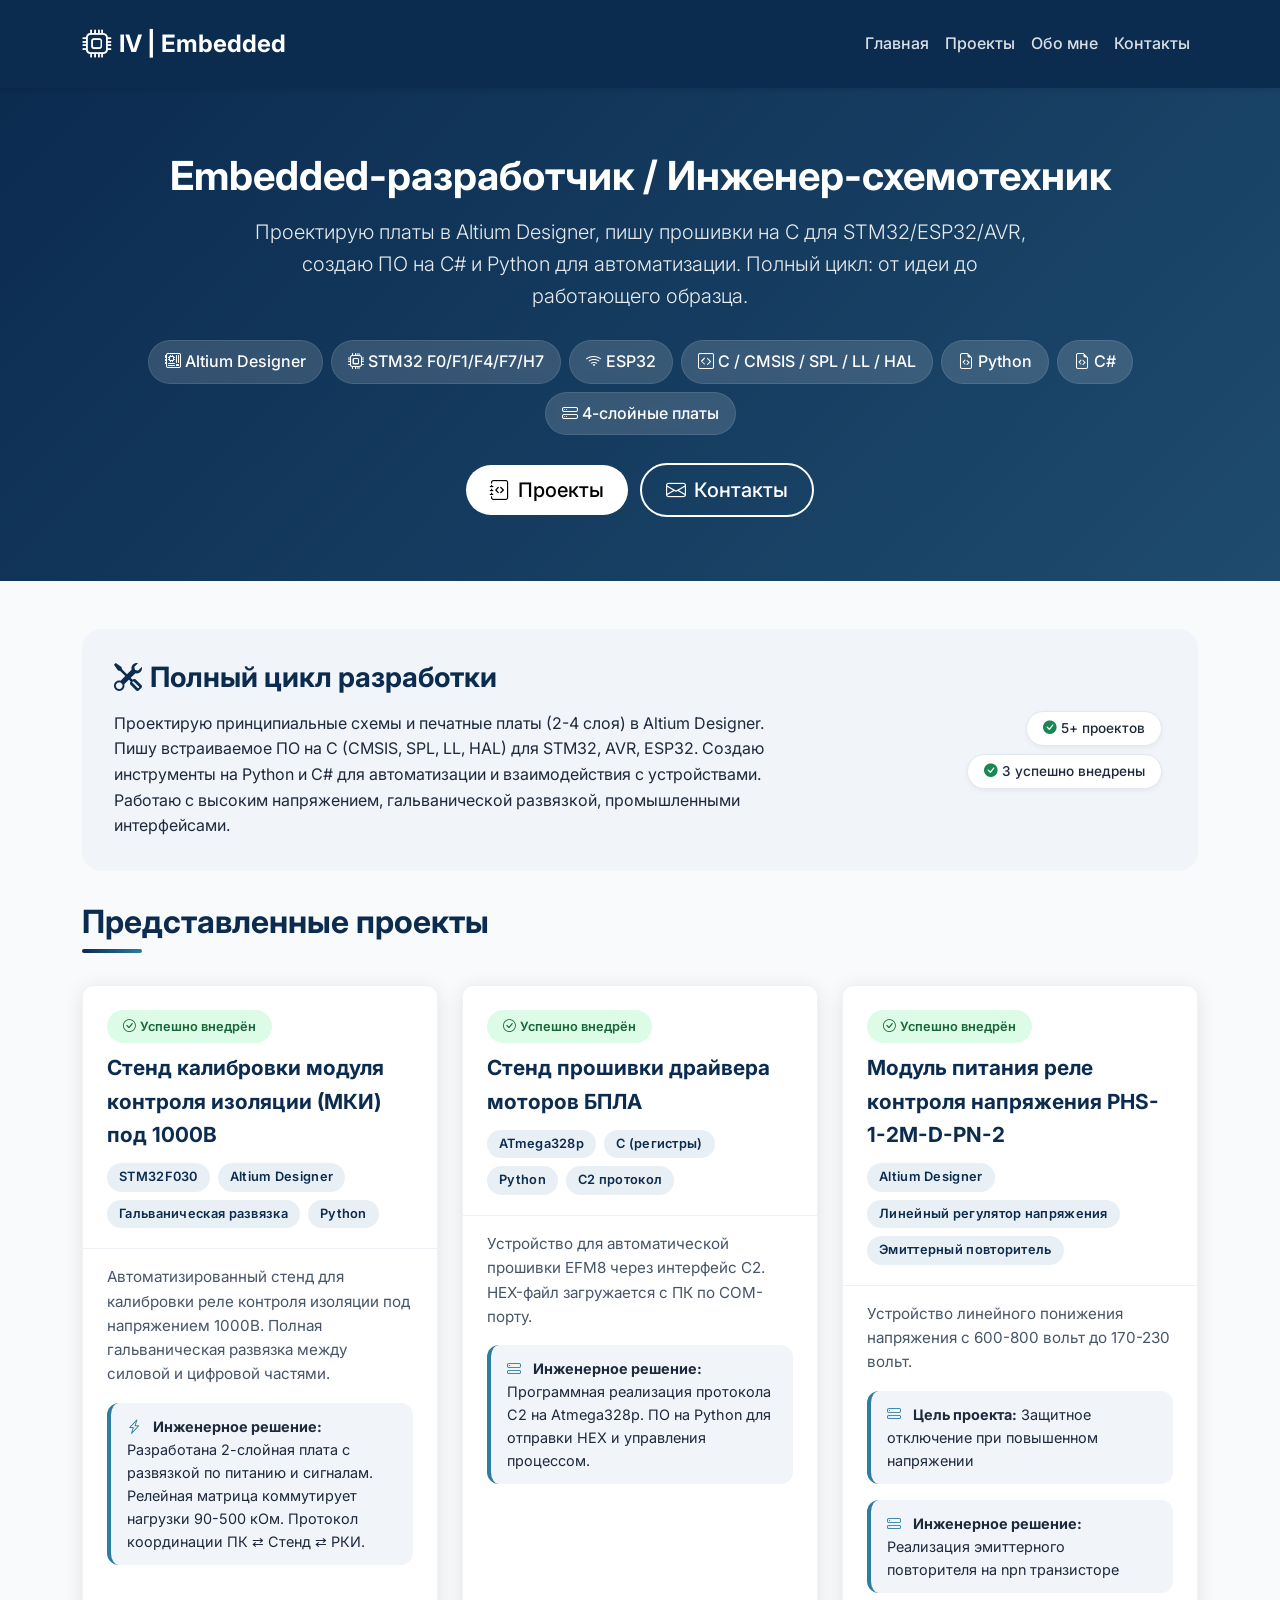
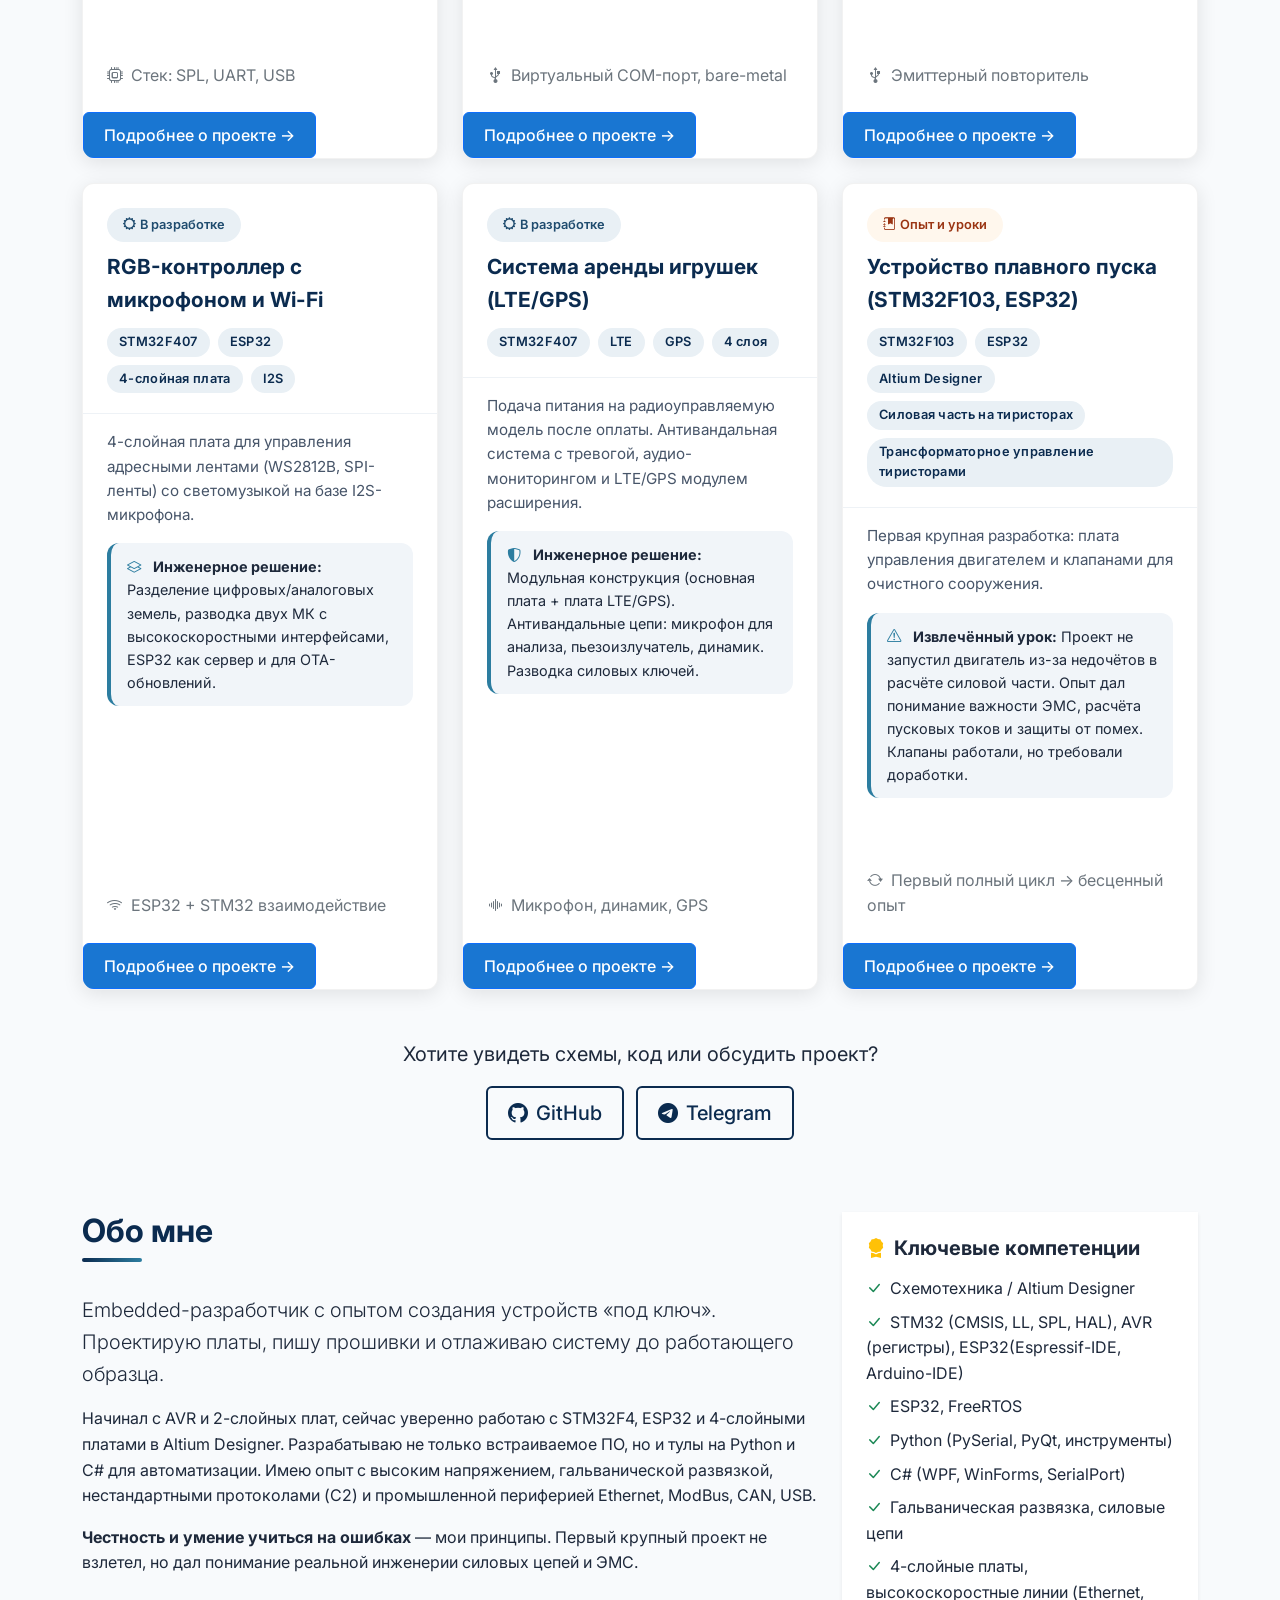
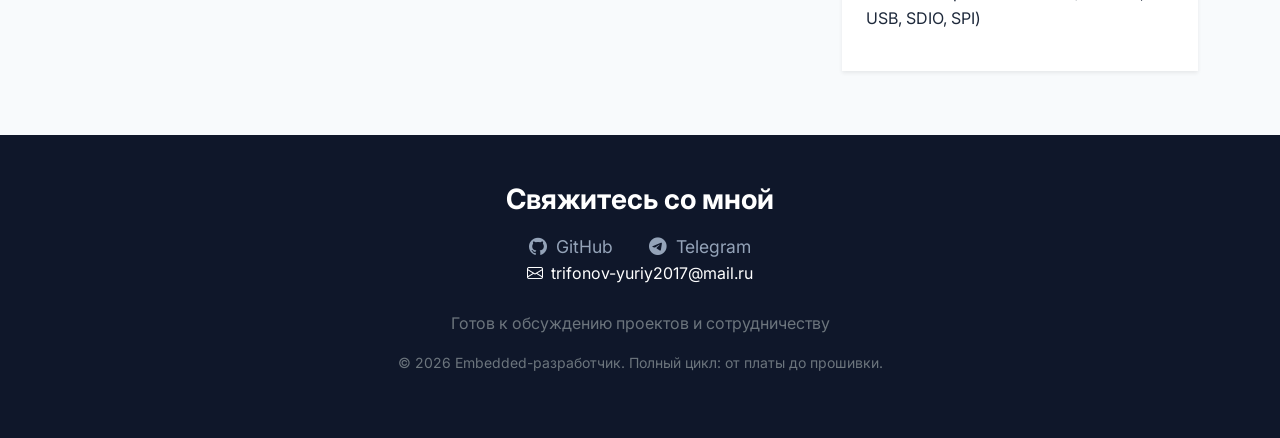
==== index.html @ 5a4ab60f "release" ====
<!DOCTYPE html>
<html lang="ru">
<head>
    <meta charset="UTF-8">
    <meta name="viewport" content="width=device-width, initial-scale=1.0">
    <title>Embedded-разработчик | Портфолио</title>
    
    <!-- Локальный Bootstrap CSS -->
    <link href="css/bootstrap.min.css" rel="stylesheet">
    
    <!-- Локальный файл стилей -->
    <link href="css/style.css" rel="stylesheet">
    
    <!-- Bootstrap Icons (можно оставить CDN или скачать локально) -->
    <link rel="stylesheet" href="https://cdn.jsdelivr.net/npm/bootstrap-icons@1.11.3/font/bootstrap-icons.min.css">
    
    <!-- Google Fonts -->
    <link href="https://fonts.googleapis.com/css2?family=Inter:wght@400;500;600;700&display=swap" rel="stylesheet">
</head>
<body>

    <!-- Навигация -->
    <nav class="navbar navbar-expand-lg navbar-dark sticky-top">
        <div class="container">
            <a class="navbar-brand" href="#">
                <i class="bi bi-cpu"></i>IV | Embedded
            </a>
            <button class="navbar-toggler" type="button" data-bs-toggle="collapse" data-bs-target="#navbarNav">
                <span class="navbar-toggler-icon"></span>
            </button>
            <div class="collapse navbar-collapse justify-content-end" id="navbarNav">
                <ul class="navbar-nav">
                    <li class="nav-item"><a class="nav-link" href="#">Главная</a></li>
                    <li class="nav-item"><a class="nav-link" href="#projects">Проекты</a></li>
                    <li class="nav-item"><a class="nav-link" href="#about">Обо мне</a></li>
                    <li class="nav-item"><a class="nav-link" href="#contact">Контакты</a></li>
                </ul>
            </div>
        </div>
    </nav>

    <!-- Герой (Hero) секция -->
    <section class="hero text-center">
        <div class="container">
            <h1>Embedded-разработчик / Инженер-схемотехник</h1>
            <p class="lead mx-auto">Проектирую платы в Altium Designer, пишу прошивки на C для STM32/ESP32/AVR, создаю ПО на C# и Python для автоматизации. Полный цикл: от идеи до работающего образца.</p>
            <div class="d-flex flex-wrap justify-content-center mt-4">
                <span class="skill-badge"><i class="bi bi-motherboard me-1"></i>Altium Designer</span>
                <span class="skill-badge"><i class="bi bi-cpu me-1"></i>STM32 F0/F1/F4/F7/H7</span>
                <span class="skill-badge"><i class="bi bi-wifi me-1"></i>ESP32</span>
                <span class="skill-badge"><i class="bi bi-code-square me-1"></i>C / CMSIS / SPL / LL / HAL</span>
                <span class="skill-badge"><i class="bi bi-file-earmark-code me-1"></i>Python</span>
                <span class="skill-badge"><i class="bi bi-file-earmark-code me-1"></i>C#</span>
                <span class="skill-badge"><i class="bi bi-hdd-stack me-1"></i>4-слойные платы</span>
            </div>
            <div class="mt-4">
                <a href="#projects" class="btn btn-light btn-lg rounded-pill px-4 me-2"><i class="bi bi-journal-code me-2"></i>Проекты</a>
                <a href="#contact" class="btn btn-outline-light btn-lg rounded-pill px-4"><i class="bi bi-envelope me-2"></i>Контакты</a>
            </div>
        </div>
    </section>

    <div class="container" id="projects">
        <!-- Секция: Ключевая экспертиза -->
        <div class="experience-badge">
            <div class="row align-items-center">
                <div class="col-md-8">
                    <h3 class="fw-bold mb-3" style="color: var(--primary-dark);"><i class="bi bi-tools me-2"></i>Полный цикл разработки</h3>
                    <p class="mb-0">Проектирую принципиальные схемы и печатные платы (2-4 слоя) в Altium Designer. Пишу встраиваемое ПО на C (CMSIS, SPL, LL, HAL) для STM32, AVR, ESP32. Создаю инструменты на Python и C# для автоматизации и взаимодействия с устройствами. Работаю с высоким напряжением, гальванической развязкой, промышленными интерфейсами.</p>
                </div>
                <div class="col-md-4 text-md-end mt-3 mt-md-0">
                    <span class="chip"><i class="bi bi-check-circle-fill text-success me-1"></i>5+ проектов</span>
                    <span class="chip"><i class="bi bi-check-circle-fill text-success me-1"></i>3 успешно внедрены</span>
                </div>
            </div>
        </div>

        <!-- Заголовок проектов -->
        <h2 class="section-title">Представленные проекты</h2>
        <!-- <p class="text-secondary mb-4">Карточки проектов: кратко для HR, детали с инженерными решениями — для разработчиков.</p> -->

        <!-- Сетка проектов -->
        <div class="row g-4">
            
            <!-- ПРОЕКТ 1: Стенд калибровки РКИ -->
            <div class="col-lg-4 col-md-6">
                <div class="project-card">
                    <div class="project-header">
                        <span class="badge-outcome mb-2"><i class="bi bi-check-circle me-1"></i>Успешно внедрён</span>
                        <div class="project-title">Стенд калибровки модуля контроля изоляции (МКИ) под 1000В</div>
                        <div class="project-stack">
                            <span class="tech-tag">STM32F030</span>
                            <span class="tech-tag">Altium Designer</span>
                            <span class="tech-tag">Гальваническая развязка</span>
                            <span class="tech-tag">Python</span>
                        </div>
                    </div>
                    <div class="project-body">
                        <p class="project-desc">Автоматизированный стенд для калибровки реле контроля изоляции под напряжением 1000В. Полная гальваническая развязка между силовой и цифровой частями.</p>
                        <div class="project-highlight">
                            <i class="bi bi-lightning-charge"></i> <strong>Инженерное решение:</strong> Разработана 2-слойная плата с развязкой по питанию и сигналам. Релейная матрица коммутирует нагрузки 90-500 кОм. Протокол координации ПК ⇄ Стенд ⇄ РКИ.
                        </div>
                    </div>
                    <div class="project-footer">
                        <span class="text-secondary"><i class="bi bi-cpu me-1"></i> Стек: SPL, UART, USB</span>
                    </div>
                    <div class="project-links">
                        <a href="rki.html" class="btn btn-primary">
                            Подробнее о проекте →
                        </a>
                    </div>
                </div>
            </div>

            <!-- ПРОЕКТ 2: Стенд прошивки драйверов БПЛА -->
            <div class="col-lg-4 col-md-6">
                <div class="project-card">
                    <div class="project-header">
                        <span class="badge-outcome mb-2"><i class="bi bi-check-circle me-1"></i>Успешно внедрён</span>
                        <div class="project-title">Стенд прошивки драйвера моторов БПЛА</div>
                        <div class="project-stack">
                            <span class="tech-tag">ATmega328p</span>
                            <span class="tech-tag">C (регистры)</span>
                            <span class="tech-tag">Python</span>
                            <span class="tech-tag">C2 протокол</span>
                        </div>
                    </div>
                    <div class="project-body">
                        <p class="project-desc">Устройство для автоматической прошивки EFM8 через интерфейс C2. HEX-файл загружается с ПК по COM-порту.</p>
                        <div class="project-highlight">
                            <i class="bi bi-hdd-stack"></i> <strong>Инженерное решение:</strong> Программная реализация протокола C2 на Atmega328p. ПО на Python для отправки HEX и управления процессом.
                        </div>
                    </div>
                    <div class="project-footer">
                        <span class="text-secondary"><i class="bi bi-usb-symbol me-1"></i> Виртуальный COM-порт, bare-metal</span>
                    </div>
                    <div class="project-links">
                        <a href="bpla.html" class="btn btn-primary">
                            Подробнее о проекте →
                        </a>
                    </div>
                </div>
            </div>

            <!-- ПРОЕКТ 3: Плата питания РКН -->
            <div class="col-lg-4 col-md-6">
                <div class="project-card">
                    <div class="project-header">
                        <span class="badge-outcome mb-2"><i class="bi bi-check-circle me-1"></i>Успешно внедрён</span>
                        <div class="project-title">Модуль питания реле контроля напряжения PHS-1-2M-D-PN-2</div>
                        <div class="project-stack">
                            <span class="tech-tag">Altium Designer</span>
                            <span class="tech-tag">Линейный регулятор напряжения</span>
                            <span class="tech-tag">Эмиттерный повторитель</span>
                        </div>
                    </div>
                    <div class="project-body">
                        <p class="project-desc">Устройство линейного понижения напряжения с 600-800 вольт до 170-230 вольт.</p>
                        <div class="project-highlight">
                            <i class="bi bi-hdd-stack"></i> <strong>Цель проекта:</strong> Защитное отключение при повышенном напряжении
                        </div>
                        <div class="project-highlight">
                            <i class="bi bi-hdd-stack"></i> <strong>Инженерное решение:</strong> Реализация эмиттерного повторителя на npn транзисторе
                        </div>
                    </div>
                    <div class="project-footer">
                        <span class="text-secondary"><i class="bi bi-usb-symbol me-1"></i> Эмиттерный повторитель</span>
                    </div>
                    <div class="project-links">
                        <a href="rkn.html" class="btn btn-primary">
                            Подробнее о проекте →
                        </a>
                    </div>
                </div>
            </div>

            <!-- ПРОЕКТ 4: RGB-контроллер -->
            <div class="col-lg-4 col-md-6">
                <div class="project-card">
                    <div class="project-header">
                        <span class="badge-progress mb-2"><i class="bi bi-gear-wide me-1"></i>В разработке</span>
                        <div class="project-title">RGB-контроллер с микрофоном и Wi-Fi</div>
                        <div class="project-stack">
                            <span class="tech-tag">STM32F407</span>
                            <span class="tech-tag">ESP32</span>
                            <span class="tech-tag">4-слойная плата</span>
                            <span class="tech-tag">I2S</span>
                        </div>
                    </div>
                    <div class="project-body">
                        <p class="project-desc">4-слойная плата для управления адресными лентами (WS2812B, SPI-ленты) со светомузыкой на базе I2S-микрофона.</p>
                        <div class="project-highlight">
                            <i class="bi bi-layers"></i> <strong>Инженерное решение:</strong> Разделение цифровых/аналоговых земель, разводка двух МК с высокоскоростными интерфейсами, ESP32 как сервер и для OTA-обновлений.
                        </div>
                    </div>
                    <div class="project-footer">
                        <span class="text-secondary"><i class="bi bi-wifi me-1"></i> ESP32 + STM32 взаимодействие</span>
                    </div>
                    <div class="project-links">
                        <a href="rgb_controller.html" class="btn btn-primary">
                            Подробнее о проекте →
                        </a>
                    </div>
                </div>
            </div>

            <!-- ПРОЕКТ 5: Аренда игрушек -->
            <div class="col-lg-4 col-md-6">
                <div class="project-card">
                    <div class="project-header">
                        <span class="badge-progress mb-2"><i class="bi bi-gear-wide me-1"></i>В разработке</span>
                        <div class="project-title">Система аренды игрушек (LTE/GPS)</div>
                        <div class="project-stack">
                            <span class="tech-tag">STM32F407</span>
                            <span class="tech-tag">LTE</span>
                            <span class="tech-tag">GPS</span>
                            <span class="tech-tag">4 слоя</span>
                        </div>
                    </div>
                    <div class="project-body">
                        <p class="project-desc">Подача питания на радиоуправляемую модель после оплаты. Антивандальная система с тревогой, аудио-мониторингом и LTE/GPS модулем расширения.</p>
                        <div class="project-highlight">
                            <i class="bi bi-shield-shaded"></i> <strong>Инженерное решение:</strong> Модульная конструкция (основная плата + плата LTE/GPS). Антивандальные цепи: микрофон для анализа, пьезоизлучатель, динамик. Разводка силовых ключей.
                        </div>
                    </div>
                    <div class="project-footer">
                        <span class="text-secondary"><i class="bi bi-soundwave me-1"></i> Микрофон, динамик, GPS</span>
                    </div>
                    <div class="project-links">
                        <a href="rental_toys.html" class="btn btn-primary">
                            Подробнее о проекте →
                        </a>
                    </div>
                </div>

            </div>

            <!-- ПРОЕКТ 6: Первый крупный -->
            <div class="col-lg-4 col-md-6">
                <div class="project-card">
                    <div class="project-header">
                        <span class="badge-lesson mb-2"><i class="bi bi-journal-bookmark-fill me-1"></i>Опыт и уроки</span>
                        <div class="project-title">Устройство плавного пуска (STM32F103, ESP32)</div>
                        <div class="project-stack">
                            <span class="tech-tag">STM32F103</span>
                            <span class="tech-tag">ESP32</span>
                            <span class="tech-tag">Altium Designer</span>
                            <span class="tech-tag">Силовая часть на тиристорах</span>
                            <span class="tech-tag">Трансформаторное управление тиристорами</span>
                        </div>
                    </div>
                    <div class="project-body">
                        <p class="project-desc">Первая крупная разработка: плата управления двигателем и клапанами для очистного сооружения.</p>
                        <div class="project-highlight">
                            <i class="bi bi-exclamation-triangle"></i> <strong>Извлечённый урок:</strong> Проект не запустил двигатель из-за недочётов в расчёте силовой части. Опыт дал понимание важности ЭМС, расчёта пусковых токов и защиты от помех. Клапаны работали, но требовали доработки.
                        </div>
                    </div>
                    <div class="project-footer">
                        <span class="text-secondary"><i class="bi bi-arrow-repeat me-1"></i> Первый полный цикл → бесценный опыт</span>
                    </div>
                    <div class="project-links">
                        <a href="soft_starter.html" class="btn btn-primary">
                            Подробнее о проекте →
                        </a>
                    </div>
                </div>
            </div>


        </div>

        <!-- Призыв к действию -->
        <div class="text-center my-5">
            <p class="fs-5 mb-3">Хотите увидеть схемы, код или обсудить проект?</p>
            <a href="https://github.com/trifonov-yuriy" class="btn btn-outline-primary-custom btn-lg me-2"><i class="bi bi-github me-2"></i>GitHub</a>
            <a href="https://t.me/YuriyTrifonov" class="btn btn-outline-primary-custom btn-lg"><i class="bi bi-telegram me-2"></i>Telegram</a>
        </div>

        <!-- О себе -->
        <div class="row my-5 pt-4" id="about">
            <div class="col-md-8">
                <h2 class="section-title">Обо мне</h2>
                <p class="lead">Embedded-разработчик с опытом создания устройств «под ключ». Проектирую платы, пишу прошивки и отлаживаю систему до работающего образца.</p>
                <p>Начинал с AVR и 2-слойных плат, сейчас уверенно работаю с STM32F4, ESP32 и 4-слойными платами в Altium Designer. Разрабатываю не только встраиваемое ПО, но и тулы на Python и C# для автоматизации. Имею опыт с высоким напряжением, гальванической развязкой, нестандартными протоколами (C2) и промышленной периферией Ethernet, ModBus, CAN, USB.</p>
                <p><strong>Честность и умение учиться на ошибках</strong> — мои принципы. Первый крупный проект не взлетел, но дал понимание реальной инженерии силовых цепей и ЭМС.</p>
            </div>
            <div class="col-md-4">
                <div class="bg-white p-4 rounded-4 shadow-sm mt-4 mt-md-0">
                    <h5><i class="bi bi-award-fill text-warning me-2"></i>Ключевые компетенции</h5>
                    <ul class="list-unstyled mt-3">
                        <li class="mb-2"><i class="bi bi-check-lg text-success me-2"></i>Схемотехника / Altium Designer</li>
                        <li class="mb-2"><i class="bi bi-check-lg text-success me-2"></i>STM32 (CMSIS, LL, SPL, HAL), AVR (регистры), ESP32(Espressif-IDE, Arduino-IDE)</li>
                        <li class="mb-2"><i class="bi bi-check-lg text-success me-2"></i>ESP32, FreeRTOS</li>
                        <li class="mb-2"><i class="bi bi-check-lg text-success me-2"></i>Python (PySerial, PyQt, инструменты)</li>
                        <li class="mb-2"><i class="bi bi-check-lg text-success me-2"></i>C# (WPF, WinForms, SerialPort)</li>
                        <li class="mb-2"><i class="bi bi-check-lg text-success me-2"></i>Гальваническая развязка, силовые цепи</li>
                        <li class="mb-2"><i class="bi bi-check-lg text-success me-2"></i>4-слойные платы, высокоскоростные линии (Ethernet, USB, SDIO, SPI)</li>
                    </ul>
                </div>
            </div>
        </div>
    </div>

    <!-- Футер -->
    <footer id="contact">
        <div class="container text-center">
            <h3 class="text-white mb-3">Свяжитесь со мной</h3>
            <div class="footer-links mb-4">
                <a href="https://github.com/trifonov-yuriy"><i class="bi bi-github me-1"></i> GitHub</a>
                <a href="https://t.me/YuriyTrifonov"><i class="bi bi-telegram me-1"></i> Telegram</a>
                <div href=""><i class="bi bi-envelope me-1"></i> trifonov-yuriy2017@mail.ru</div>
            </div>
            <p class="text-secondary mb-0">Готов к обсуждению проектов и сотрудничеству</p>
            <p class="text-secondary mt-3 small">© 2026 Embedded-разработчик. Полный цикл: от платы до прошивки.</p>
        </div>
    </footer>

    <!-- Локальный Bootstrap JS -->
    <script src="js/bootstrap.bundle.min.js"></script>


    <!-- Галерея изображений -->
    <script src="js/gallery.js"></script>
</body>
</html>
---- css/style.css ----
/* ===== ОСНОВНЫЕ НАСТРОЙКИ ===== */
:root {
    --primary-dark: #0b2b4f;
    --primary-medium: #1e4b6e;
    --primary-light: #2c7da0;
    --accent: #2c7da0;
    --text-dark: #1e293b;
    --text-medium: #475569;
    --text-light: #64748b;
    --bg-light: #f8fafc;
    --bg-card: #ffffff;
    --border-light: #eef2f6;
    --success-bg: #dcfce7;
    --success-text: #166534;
    --warning-bg: #fff7ed;
    --warning-text: #9a3412;
    --progress-bg: #e9f0f5;
    --progress-text: #1e4b6e;
}

* {
    margin: 0;
    padding: 0;
    box-sizing: border-box;
}

body {
    font-family: 'Inter', sans-serif;
    background-color: var(--bg-light);
    color: var(--text-dark);
    line-height: 1.6;
}

/* ===== ТИПОГРАФИКА ===== */
h1, h2, h3, h4, h5, h6 {
    font-weight: 700;
    line-height: 1.2;
}

.section-title {
    font-weight: 700;
    color: var(--primary-dark);
    margin-bottom: 2rem;
    position: relative;
    padding-bottom: 0.75rem;
}

.section-title:after {
    content: '';
    position: absolute;
    bottom: 0;
    left: 0;
    width: 60px;
    height: 4px;
    background: linear-gradient(90deg, var(--primary-dark), var(--primary-light));
    border-radius: 2px;
}

/* ===== НАВИГАЦИЯ ===== */
.navbar {
    background-color: var(--primary-dark) !important;
    box-shadow: 0 2px 4px rgba(0,0,0,.1);
    padding: 1rem 0;
}

.navbar-brand {
    font-weight: 700;
    font-size: 1.5rem;
    color: white !important;
    display: flex;
    align-items: center;
}

.navbar-brand i {
    margin-right: 0.5rem;
    font-size: 1.8rem;
}

.nav-link {
    color: rgba(255,255,255,.85) !important;
    font-weight: 500;
    transition: color 0.3s ease;
}

.nav-link:hover {
    color: white !important;
}

/* ===== ГЕРОЙ (HERO) СЕКЦИЯ ===== */
.hero {
    background: linear-gradient(135deg, var(--primary-dark) 0%, var(--primary-medium) 100%);
    color: white;
    padding: 4rem 0;
    margin-bottom: 3rem;
}

.hero h1 {
    font-weight: 700;
    font-size: 2.5rem;
    margin-bottom: 1rem;
}

.hero .lead {
    font-size: 1.25rem;
    opacity: 0.9;
    max-width: 800px;
    margin: 0 auto;
}

.skill-badge {
    background-color: rgba(255,255,255,.15);
    color: white;
    padding: 0.5rem 1rem;
    border-radius: 50px;
    font-weight: 500;
    margin: 0.25rem;
    display: inline-block;
    backdrop-filter: blur(5px);
    border: 1px solid rgba(255,255,255,.1);
    transition: transform 0.2s ease;
}

.skill-badge:hover {
    transform: translateY(-2px);
    background-color: rgba(255,255,255,.2);
}

/* ===== КАРТОЧКИ ПРОЕКТОВ ===== */
.project-card {
    background: var(--bg-card);
    border-radius: 16px;
    box-shadow: 0 4px 20px rgba(0,0,0,0.08);
    transition: transform 0.3s ease, box-shadow 0.3s ease;
    height: 100%;
    display: flex;
    flex-direction: column;
    border: 1px solid rgba(0,0,0,0.05);
    overflow: hidden;
}

.project-card:hover {
    transform: translateY(-5px);
    box-shadow: 0 12px 30px rgba(0,0,0,0.12);
}

.project-header {
    padding: 1.5rem 1.5rem 1rem 1.5rem;
    border-bottom: 1px solid var(--border-light);
}

.project-title {
    font-weight: 700;
    font-size: 1.3rem;
    margin-bottom: 0.5rem;
    color: var(--primary-dark);
}

.project-stack {
    display: flex;
    flex-wrap: wrap;
    gap: 0.5rem;
    margin: 0.75rem 0 0.25rem 0;
}

.tech-tag {
    background-color: #e9f0f5;
    color: var(--primary-dark);
    padding: 0.25rem 0.75rem;
    border-radius: 20px;
    font-size: 0.8rem;
    font-weight: 600;
    letter-spacing: 0.3px;
    transition: background-color 0.2s ease;
}

.tech-tag:hover {
    background-color: var(--primary-light);
    color: white;
}

.project-body {
    padding: 1rem 1.5rem 1.5rem 1.5rem;
    flex-grow: 1;
}

.project-desc {
    color: var(--text-medium);
    font-size: 0.95rem;
    line-height: 1.6;
    margin-bottom: 1rem;
}

.project-highlight {
    background-color: #f1f5f9;
    padding: 0.75rem 1rem;
    border-radius: 12px;
    font-size: 0.9rem;
    margin: 1rem 0;
    border-left: 4px solid var(--primary-light);
}

.project-highlight i {
    color: var(--primary-light);
    margin-right: 0.5rem;
}

.project-footer {
    padding: 0 1.5rem 1.5rem 1.5rem;
    margin-top: auto;
}

/* ===== БЕЙДЖИ СТАТУСОВ ===== */
.badge-outcome {
    background-color: var(--success-bg);
    color: var(--success-text);
    font-weight: 600;
    padding: 0.4rem 1rem;
    border-radius: 30px;
    font-size: 0.8rem;
    display: inline-block;
}

.badge-lesson {
    background-color: var(--warning-bg);
    color: var(--warning-text);
    font-weight: 600;
    padding: 0.4rem 1rem;
    border-radius: 30px;
    font-size: 0.8rem;
    display: inline-block;
}

.badge-progress {
    background-color: var(--progress-bg);
    color: var(--progress-text);
    font-weight: 600;
    padding: 0.4rem 1rem;
    border-radius: 30px;
    font-size: 0.8rem;
    display: inline-block;
}

/* ===== КНОПКИ ===== */
.btn-outline-primary-custom {
    border: 2px solid var(--primary-dark);
    color: var(--primary-dark);
    font-weight: 600;
    padding: 0.5rem 1.5rem;
    border-radius: 30px;
    transition: all 0.3s;
    background: transparent;
}

.btn-outline-primary-custom:hover {
    background-color: var(--primary-dark);
    color: white;
}

.btn-light {
    background: white;
    border: none;
    font-weight: 600;
    padding: 0.5rem 1.5rem;
    border-radius: 30px;
    transition: all 0.3s;
}

.btn-light:hover {
    background: rgba(255,255,255,.9);
    transform: translateY(-2px);
    box-shadow: 0 5px 15px rgba(0,0,0,.2);
}

.btn-outline-light {
    border: 2px solid white;
    color: white;
    font-weight: 600;
    padding: 0.5rem 1.5rem;
    border-radius: 30px;
    transition: all 0.3s;
}

.btn-outline-light:hover {
    background: white;
    color: var(--primary-dark);
    transform: translateY(-2px);
}

/* ===== БЛОК ОПЫТА ===== */
.experience-badge {
    background-color: #f1f5f9;
    padding: 2rem;
    border-radius: 20px;
    margin: 2rem 0;
}

.chip {
    background: white;
    border-radius: 30px;
    padding: 0.35rem 1rem;
    font-size: 0.85rem;
    font-weight: 500;
    color: var(--text-dark);
    box-shadow: 0 2px 5px rgba(0,0,0,0.05);
    display: inline-block;
    margin: 0.25rem;
    border: 1px solid #e2e8f0;
}

/* ===== ФУТЕР ===== */
footer {
    background-color: #0f172a;
    color: white;
    padding: 3rem 0;
    margin-top: 4rem;
}

.footer-links a {
    color: #94a3b8;
    text-decoration: none;
    margin: 0 1rem;
    transition: color 0.3s;
    font-size: 1.1rem;
}

.footer-links a:hover {
    color: white;
}

/* ===== АДАПТИВНОСТЬ ===== */
@media (max-width: 768px) {
    .hero h1 {
        font-size: 2rem;
    }
    
    .hero .lead {
        font-size: 1.1rem;
    }
    
    .section-title {
        font-size: 1.75rem;
    }
    
    .project-card {
        margin-bottom: 1rem;
    }
    
    .footer-links a {
        display: inline-block;
        margin: 0.5rem;
    }
}

@media (max-width: 576px) {
    .hero {
        padding: 3rem 0;
    }
    
    .hero h1 {
        font-size: 1.75rem;
    }
    
    .skill-badge {
        font-size: 0.9rem;
        padding: 0.4rem 0.8rem;
    }
    
    .project-header {
        padding: 1.25rem;
    }
    
    .project-body {
        padding: 1rem 1.25rem;
    }
}

/* ===== АНИМАЦИИ ===== */
@keyframes fadeInUp {
    from {
        opacity: 0;
        transform: translateY(20px);
    }
    to {
        opacity: 1;
        transform: translateY(0);
    }
}

.project-card {
    animation: fadeInUp 0.6s ease-out;
}

/* ===== УТИЛИТЫ ===== */
.text-primary-dark {
    color: var(--primary-dark);
}

.bg-primary-gradient {
    background: linear-gradient(135deg, var(--primary-dark), var(--primary-medium));
}

.hover-lift {
    transition: transform 0.3s ease;
}

.hover-lift:hover {
    transform: translateY(-3px);
}



/* Стили для карточек проектов */
.project-card {
    display: flex;
    background: #fff;
    border-radius: 12px;
    box-shadow: 0 4px 20px rgba(0,0,0,0.1);
    margin-bottom: 30px;
    overflow: hidden;
    transition: transform 0.3s, box-shadow 0.3s;
}

.project-card:hover {
    transform: translateY(-4px);
    box-shadow: 0 8px 30px rgba(0,0,0,0.15);
}

.project-preview {
    flex: 0 0 300px;
    background: #f5f5f5;
}

.project-image {
    width: 100%;
    height: 100%;
    object-fit: cover;
}

.project-info {
    flex: 1;
    padding: 25px;
}

.project-tags {
    margin: 15px 0;
}

.tag {
    display: inline-block;
    background: #e3f2fd;
    color: #1976d2;
    padding: 5px 12px;
    border-radius: 20px;
    font-size: 0.85rem;
    margin-right: 8px;
    margin-bottom: 8px;
    font-weight: 500;
}

.project-description {
    color: #555;
    line-height: 1.6;
    margin-bottom: 20px;
}

.project-links {
    display: flex;
    gap: 15px;
    flex-wrap: wrap;
}

.btn {
    display: inline-block;
    padding: 10px 20px;
    border-radius: 6px;
    text-decoration: none;
    font-weight: 500;
    transition: background 0.3s;
}

.btn-primary {
    background: #1976d2;
    color: white;
}

.btn-primary:hover {
    background: #1565c0;
}

.btn-secondary {
    background: #f5f5f5;
    color: #333;
}

.btn-secondary:hover {
    background: #e0e0e0;
}

/* Для мобильных устройств */
@media (max-width: 768px) {
    .project-card {
        flex-direction: column;
    }
    
    .project-preview {
        flex: 0 0 200px;
    }
}


/* Модальное окно для просмотра изображений */
.modal {
    display: none;
    position: fixed;
    z-index: 9999;
    padding-top: 50px;
    left: 0;
    top: 0;
    width: 100%;
    height: 100%;
    overflow: auto;
    background-color: rgba(0, 0, 0, 0.95);
    backdrop-filter: blur(5px);
}

.modal-content {
    margin: auto;
    display: block;
    max-width: 90%;
    max-height: 90%;
    object-fit: contain;
    border-radius: 8px;
    box-shadow: 0 0 30px rgba(0,0,0,0.5);
}

.close {
    position: absolute;
    top: 25px;
    right: 35px;
    color: #f1f1f1;
    font-size: 40px;
    font-weight: bold;
    cursor: pointer;
    transition: color 0.3s;
    z-index: 10000;
    width: 50px;
    height: 50px;
    display: flex;
    align-items: center;
    justify-content: center;
    background: rgba(0,0,0,0.5);
    border-radius: 50%;
    line-height: 1;
}

.close:hover {
    color: #fff;
    background: rgba(255,255,255,0.2);
}

.close:before {
    content: "×";
    font-size: 40px;
}

/* Затемнение фона при открытом модальном окне */
body.modal-open {
    overflow: hidden;
}

/* Стили для кликабельных изображений в галерее */
.gallery-item img {
    cursor: pointer;
    transition: opacity 0.3s, transform 0.3s;
}

.gallery-item img:hover {
    opacity: 0.9;
    transform: scale(1.02);
}

/* Кнопка навигации в модальном окне */
.modal-nav {
    position: absolute;
    top: 50%;
    transform: translateY(-50%);
    color: white;
    font-size: 40px;
    cursor: pointer;
    padding: 20px;
    background: rgba(0,0,0,0.3);
    border-radius: 50%;
    width: 70px;
    height: 70px;
    display: flex;
    align-items: center;
    justify-content: center;
    transition: background 0.3s;
    z-index: 10001;
}

.modal-nav:hover {
    background: rgba(255,255,255,0.2);
}

.modal-prev {
    left: 20px;
}

.modal-next {
    right: 20px;
}

/* Индекс текущего изображения */
.modal-counter {
    position: absolute;
    bottom: 30px;
    left: 50%;
    transform: translateX(-50%);
    color: white;
    background: rgba(0,0,0,0.5);
    padding: 8px 16px;
    border-radius: 30px;
    font-size: 14px;
    z-index: 10001;
}

@media (max-width: 768px) {
    .modal-nav {
        width: 50px;
        height: 50px;
        font-size: 24px;
    }
    
    .close {
        top: 15px;
        right: 15px;
        font-size: 30px;
        width: 40px;
        height: 40px;
    }
}

/* Модальное окно для просмотра изображений */
.modal {
    display: none;
    position: fixed;
    z-index: 9999;
    padding-top: 50px;
    left: 0;
    top: 0;
    width: 100%;
    height: 100%;
    overflow: auto;
    background-color: rgba(0, 0, 0, 0.95);
    backdrop-filter: blur(5px);
}

.modal-content {
    margin: auto;
    display: block;
    max-width: 90%;
    max-height: 90%;
    object-fit: contain;
    border-radius: 8px;
    box-shadow: 0 0 30px rgba(0,0,0,0.5);
}

.close {
    position: absolute;
    top: 25px;
    right: 35px;
    color: #f1f1f1;
    font-size: 40px;
    font-weight: bold;
    cursor: pointer;
    transition: color 0.3s;
    z-index: 10000;
    width: 50px;
    height: 50px;
    display: flex;
    align-items: center;
    justify-content: center;
    background: rgba(0,0,0,0.5);
    border-radius: 50%;
    line-height: 1;
}

.close:hover {
    color: #fff;
    background: rgba(255,255,255,0.2);
}

/* Кнопки навигации */
.modal-nav {
    position: absolute;
    top: 50%;
    transform: translateY(-50%);
    color: white;
    font-size: 40px;
    cursor: pointer;
    padding: 20px;
    background: rgba(0,0,0,0.3);
    border-radius: 50%;
    width: 70px;
    height: 70px;
    display: flex;
    align-items: center;
    justify-content: center;
    transition: background 0.3s;
    z-index: 10001;
}

.modal-nav:hover {
    background: rgba(255,255,255,0.2);
}

.modal-prev {
    left: 20px;
}

.modal-next {
    right: 20px;
}

/* Индекс текущего изображения */
.modal-counter {
    position: absolute;
    bottom: 30px;
    left: 50%;
    transform: translateX(-50%);
    color: white;
    background: rgba(0,0,0,0.5);
    padding: 8px 16px;
    border-radius: 30px;
    font-size: 14px;
    z-index: 10001;
}

/* Стили для кликабельных изображений в галерее */
.gallery-item img {
    cursor: pointer;
    transition: opacity 0.3s, transform 0.3s;
}

.gallery-item img:hover {
    opacity: 0.9;
    transform: scale(1.02);
}

/* Отдельное изображение (не в галерее) */
img[onclick="openModal(this)"] {
    cursor: pointer;
    transition: opacity 0.3s, transform 0.3s;
}

img[onclick="openModal(this)"]:hover {
    opacity: 0.9;
    transform: scale(1.02);
}

@media (max-width: 768px) {
    .modal-nav {
        width: 50px;
        height: 50px;
        font-size: 24px;
        padding: 10px;
    }
    
    .close {
        top: 15px;
        right: 15px;
        font-size: 30px;
        width: 40px;
        height: 40px;
    }
}
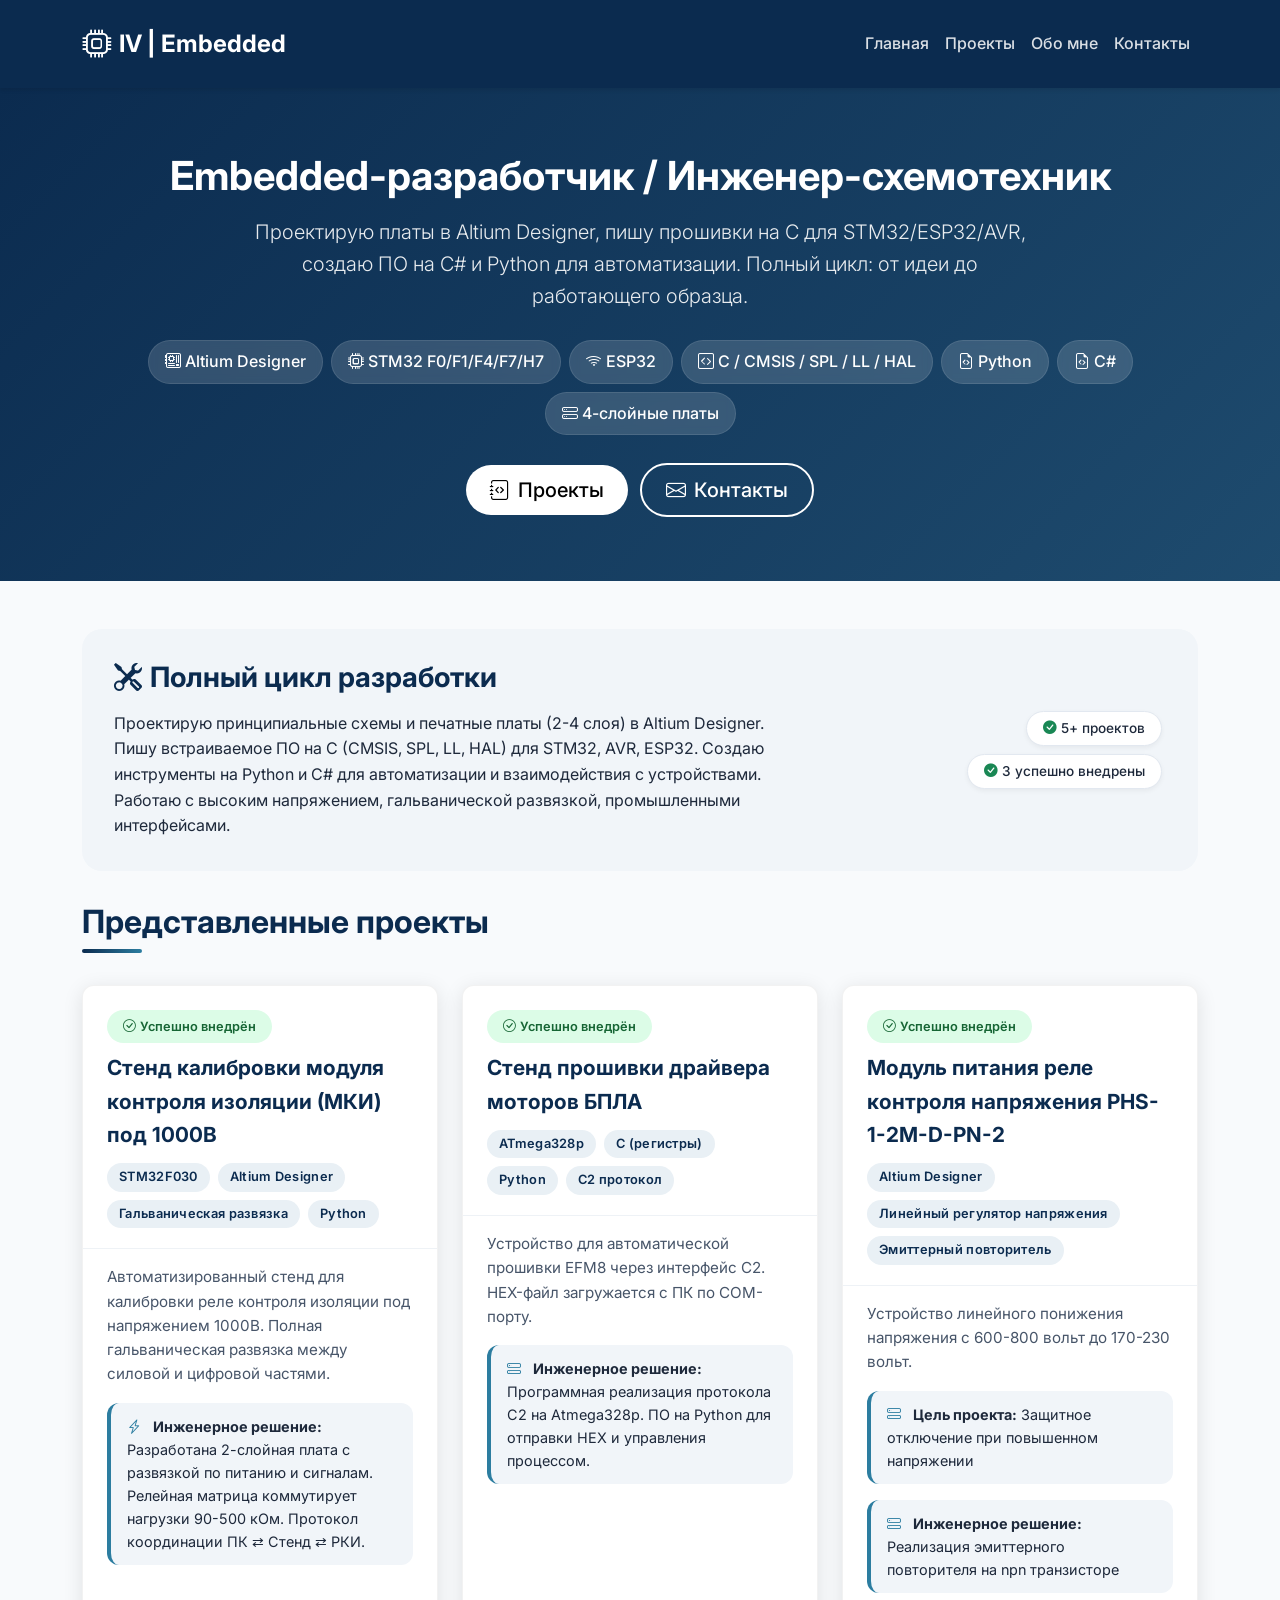
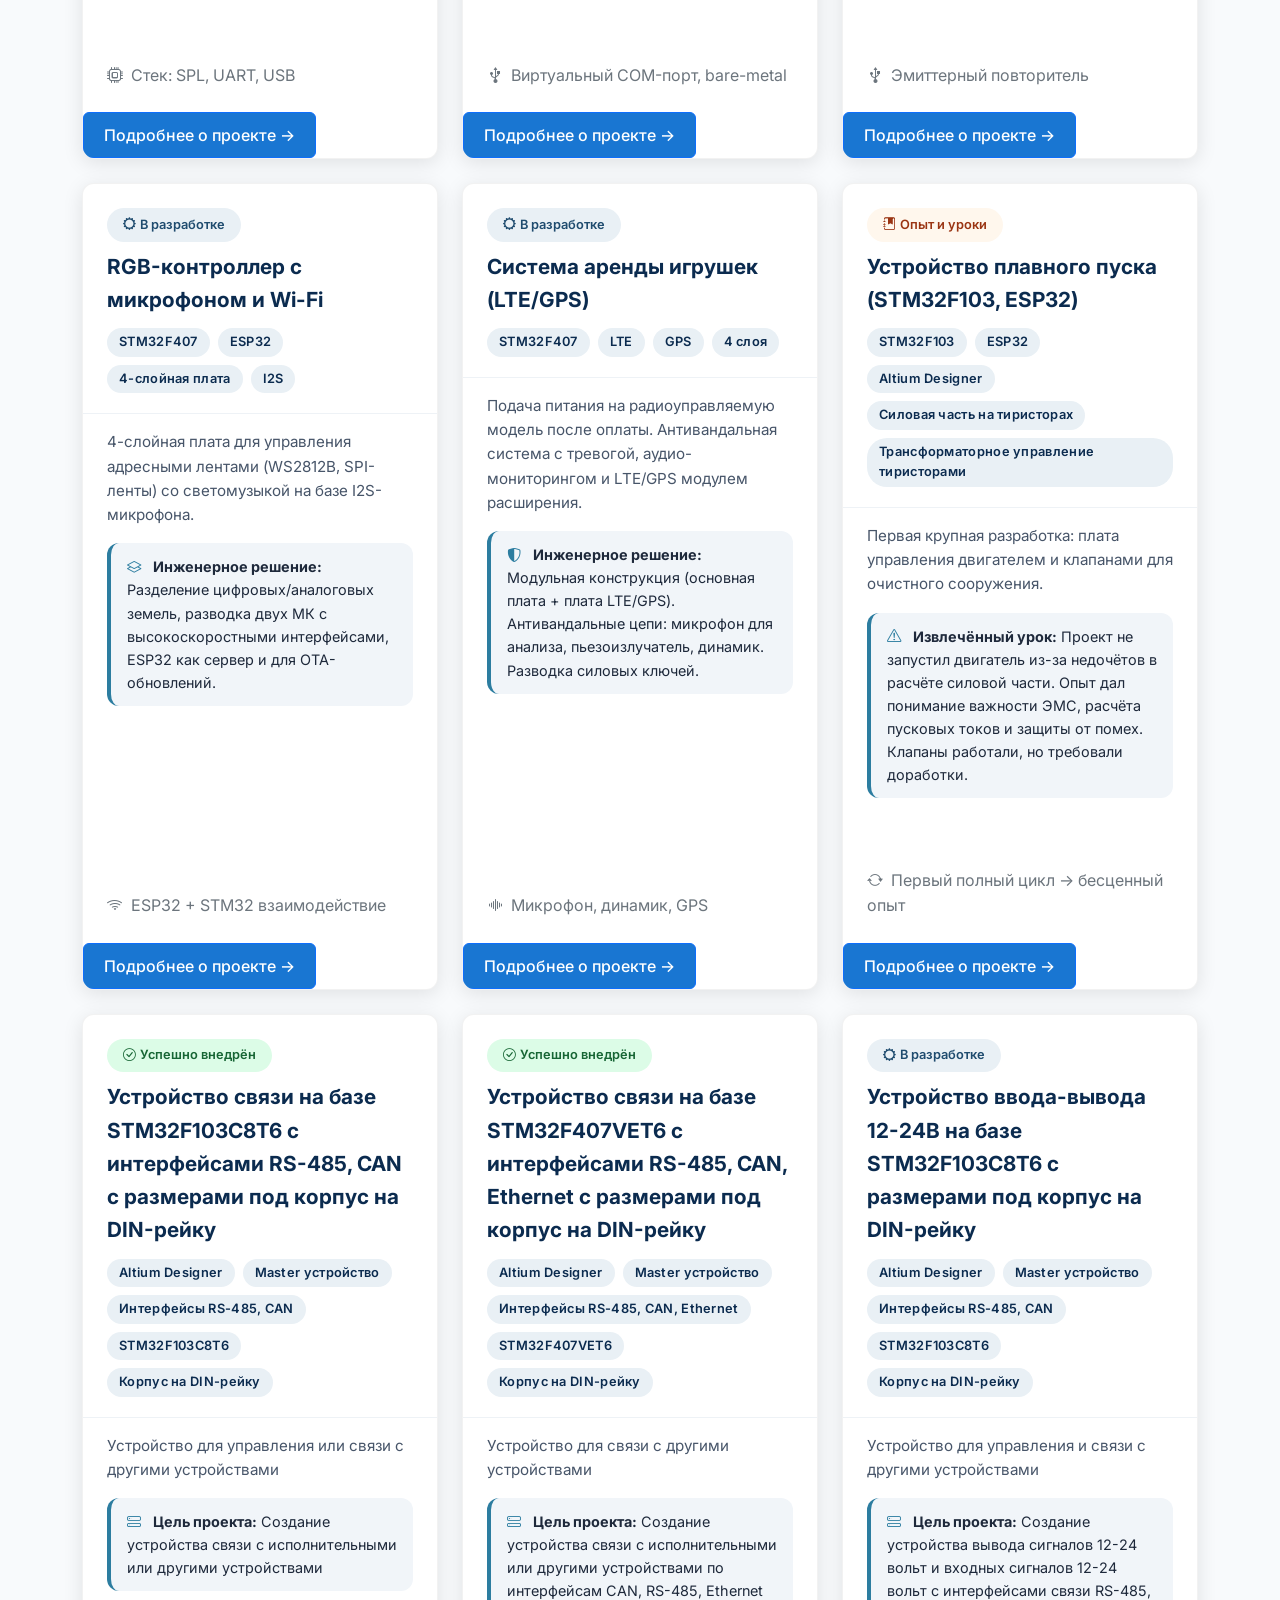
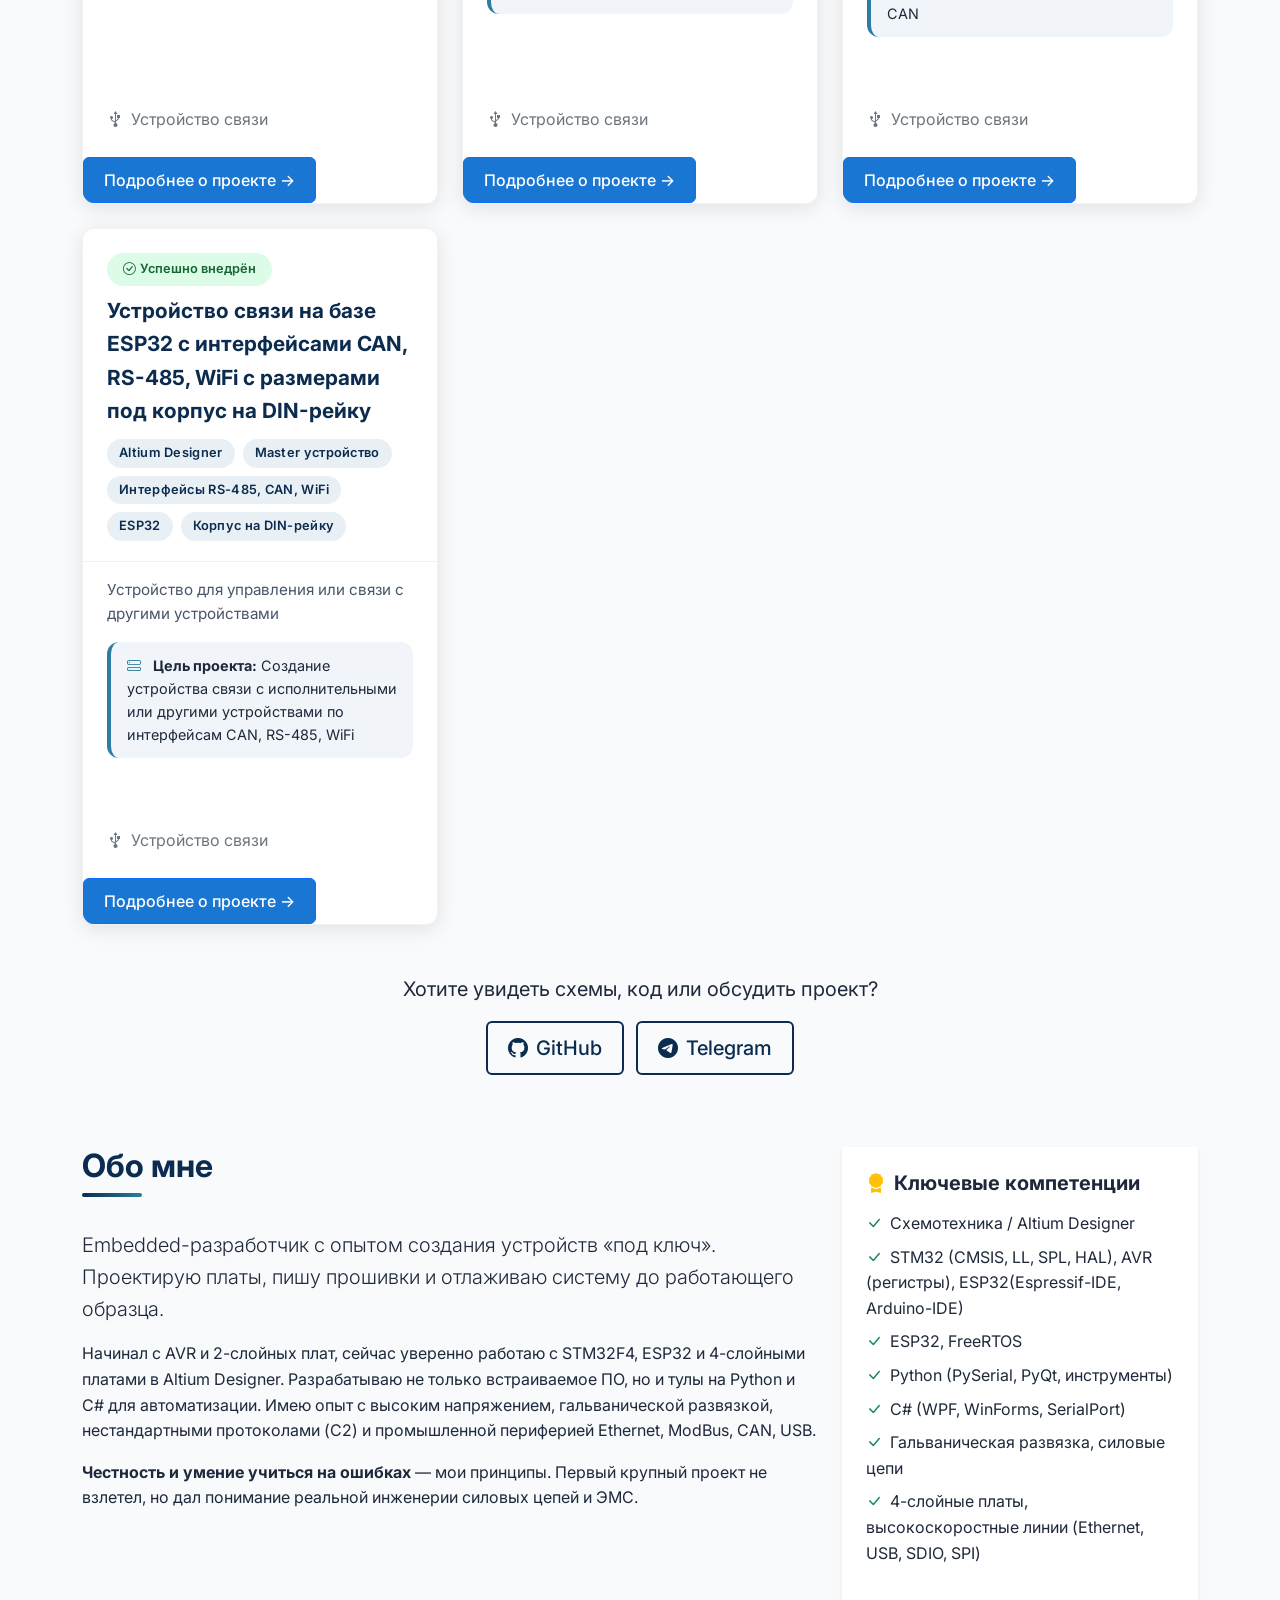
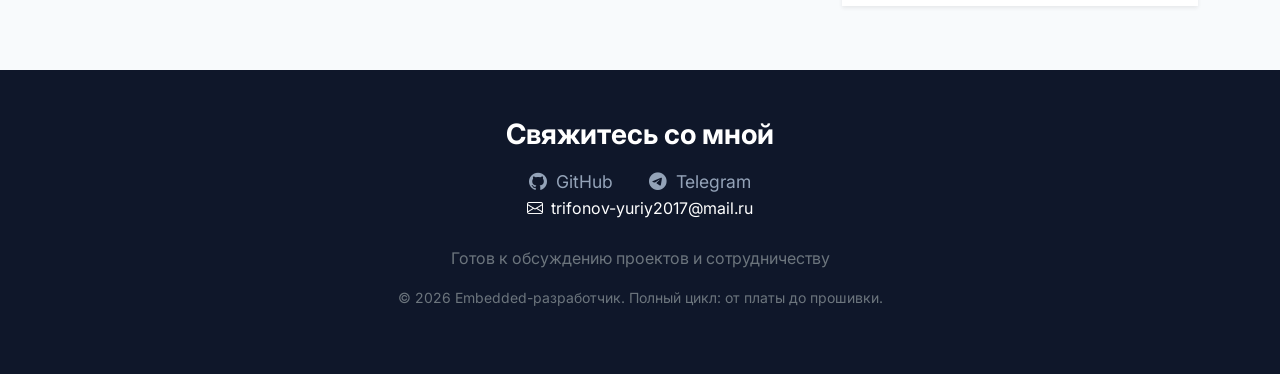
==== commit 4982b5e4: "27102026" ====
--- a/index.html
+++ b/index.html
@@ -266,7 +266,127 @@
                 </div>
             </div>
 
-
+            <!-- ПРОЕКТ 7: Плата master - устройства с интерфейсами RS-485, CAN -->
+            <div class="col-lg-4 col-md-6">
+                <div class="project-card">
+                    <div class="project-header">
+                        <span class="badge-outcome mb-2"><i class="bi bi-check-circle me-1"></i>Успешно внедрён</span>
+                        <div class="project-title">Устройство связи на базе STM32F103C8T6 с интерфейсами RS-485, CAN с размерами под корпус на DIN-рейку</div>
+                        <div class="project-stack">
+                            <span class="tech-tag">Altium Designer</span>
+                            <span class="tech-tag">Master устройство</span>
+                            <span class="tech-tag">Интерфейсы RS-485, CAN</span>
+                            <span class="tech-tag">STM32F103C8T6</span>
+                            <span class="tech-tag">Корпус на DIN-рейку</span>
+                        </div>
+                    </div>
+                    <div class="project-body">
+                        <p class="project-desc">Устройство для управления или связи с другими устройствами</p>
+                        <div class="project-highlight">
+                            <i class="bi bi-hdd-stack"></i> <strong>Цель проекта:</strong> Создание устройства связи с исполнительными или другими устройствами
+                        </div>
+                    </div>
+                    <div class="project-footer">
+                        <span class="text-secondary"><i class="bi bi-usb-symbol me-1"></i> Устройство связи</span>
+                    </div>
+                    <div class="project-links">
+                        <a href="stm32_master.html" class="btn btn-primary">
+                            Подробнее о проекте →
+                        </a>
+                    </div>
+                </div>
+            </div>
+            <!-- ПРОЕКТ 8: Плата master - устройства с интерфейсами RS-485, CAN, Ethernet -->
+            <div class="col-lg-4 col-md-6">
+                <div class="project-card">
+                    <div class="project-header">
+                        <span class="badge-outcome mb-2"><i class="bi bi-check-circle me-1"></i>Успешно внедрён</span>
+                        <div class="project-title">Устройство связи на базе STM32F407VET6 с интерфейсами RS-485, CAN, Ethernet с размерами под корпус на DIN-рейку</div>
+                        <div class="project-stack">
+                            <span class="tech-tag">Altium Designer</span>
+                            <span class="tech-tag">Master устройство</span>
+                            <span class="tech-tag">Интерфейсы RS-485, CAN, Ethernet</span>
+                            <span class="tech-tag">STM32F407VET6</span>
+                            <span class="tech-tag">Корпус на DIN-рейку</span>
+                        </div>
+                    </div>
+                    <div class="project-body">
+                        <p class="project-desc">Устройство для связи с другими устройствами</p>
+                        <div class="project-highlight">
+                            <i class="bi bi-hdd-stack"></i> <strong>Цель проекта:</strong> Создание устройства связи с исполнительными или другими устройствами по интерфейсам CAN, RS-485, Ethernet
+                        </div>
+                    </div>
+                    <div class="project-footer">
+                        <span class="text-secondary"><i class="bi bi-usb-symbol me-1"></i> Устройство связи</span>
+                    </div>
+                    <div class="project-links">
+                        <a href="stm32_master_LAN.html" class="btn btn-primary">
+                            Подробнее о проекте →
+                        </a>
+                    </div>
+                </div>
+            </div>
+            <!-- ПРОЕКТ 9: Плата slave- устройства ввода-вывода с интерфейсами RS-485, CAN -->
+            <div class="col-lg-4 col-md-6">
+                <div class="project-card">
+                    <div class="project-header">
+                        <span class="badge-progress mb-2"><i class="bi bi-gear-wide me-1"></i>В разработке</span>
+                        <div class="project-title">Устройство ввода-вывода 12-24В на базе STM32F103C8T6 с размерами под корпус на DIN-рейку</div>
+                        <div class="project-stack">
+                            <span class="tech-tag">Altium Designer</span>
+                            <span class="tech-tag">Master устройство</span>
+                            <span class="tech-tag">Интерфейсы RS-485, CAN</span>
+                            <span class="tech-tag">STM32F103C8T6</span>
+                            <span class="tech-tag">Корпус на DIN-рейку</span>
+                        </div>
+                    </div>
+                    <div class="project-body">
+                        <p class="project-desc">Устройство для управления и связи с другими устройствами</p>
+                        <div class="project-highlight">
+                            <i class="bi bi-hdd-stack"></i> <strong>Цель проекта:</strong> Создание устройства вывода сигналов 12-24 вольт и входных сигналов 12-24 вольт с интерфейсами связи RS-485, CAN
+                        </div>
+                    </div>
+                    <div class="project-footer">
+                        <span class="text-secondary"><i class="bi bi-usb-symbol me-1"></i> Устройство связи</span>
+                    </div>
+                    <div class="project-links">
+                        <a href="stm32_DIDO.html" class="btn btn-primary">
+                            Подробнее о проекте →
+                        </a>
+                    </div>
+                </div>
+            </div>
+
+            <!-- ПРОЕКТ 10: Плата  устройства связи на базе ESP32 c интерфейсами RS-485, CAN -->
+            <div class="col-lg-4 col-md-6">
+                <div class="project-card">
+                    <div class="project-header">
+                        <span class="badge-outcome mb-2"><i class="bi bi-check-circle me-1"></i>Успешно внедрён</span>
+                        <div class="project-title">Устройство связи на базе ESP32 с интерфейсами CAN, RS-485, WiFi с размерами под корпус на DIN-рейку</div>
+                        <div class="project-stack">
+                            <span class="tech-tag">Altium Designer</span>
+                            <span class="tech-tag">Master устройство</span>
+                            <span class="tech-tag">Интерфейсы RS-485, CAN, WiFi</span>
+                            <span class="tech-tag">ESP32</span>
+                            <span class="tech-tag">Корпус на DIN-рейку</span>
+                        </div>
+                    </div>
+                    <div class="project-body">
+                        <p class="project-desc">Устройство для управления или связи с другими устройствами</p>
+                        <div class="project-highlight">
+                            <i class="bi bi-hdd-stack"></i> <strong>Цель проекта:</strong> Создание устройства связи с исполнительными или другими устройствами по интерфейсам CAN, RS-485, WiFi
+                        </div>
+                    </div>
+                    <div class="project-footer">
+                        <span class="text-secondary"><i class="bi bi-usb-symbol me-1"></i> Устройство связи</span>
+                    </div>
+                    <div class="project-links">
+                        <a href="ESP32_master.html" class="btn btn-primary">
+                            Подробнее о проекте →
+                        </a>
+                    </div>
+                </div>
+            </div>
         </div>
 
         <!-- Призыв к действию -->
